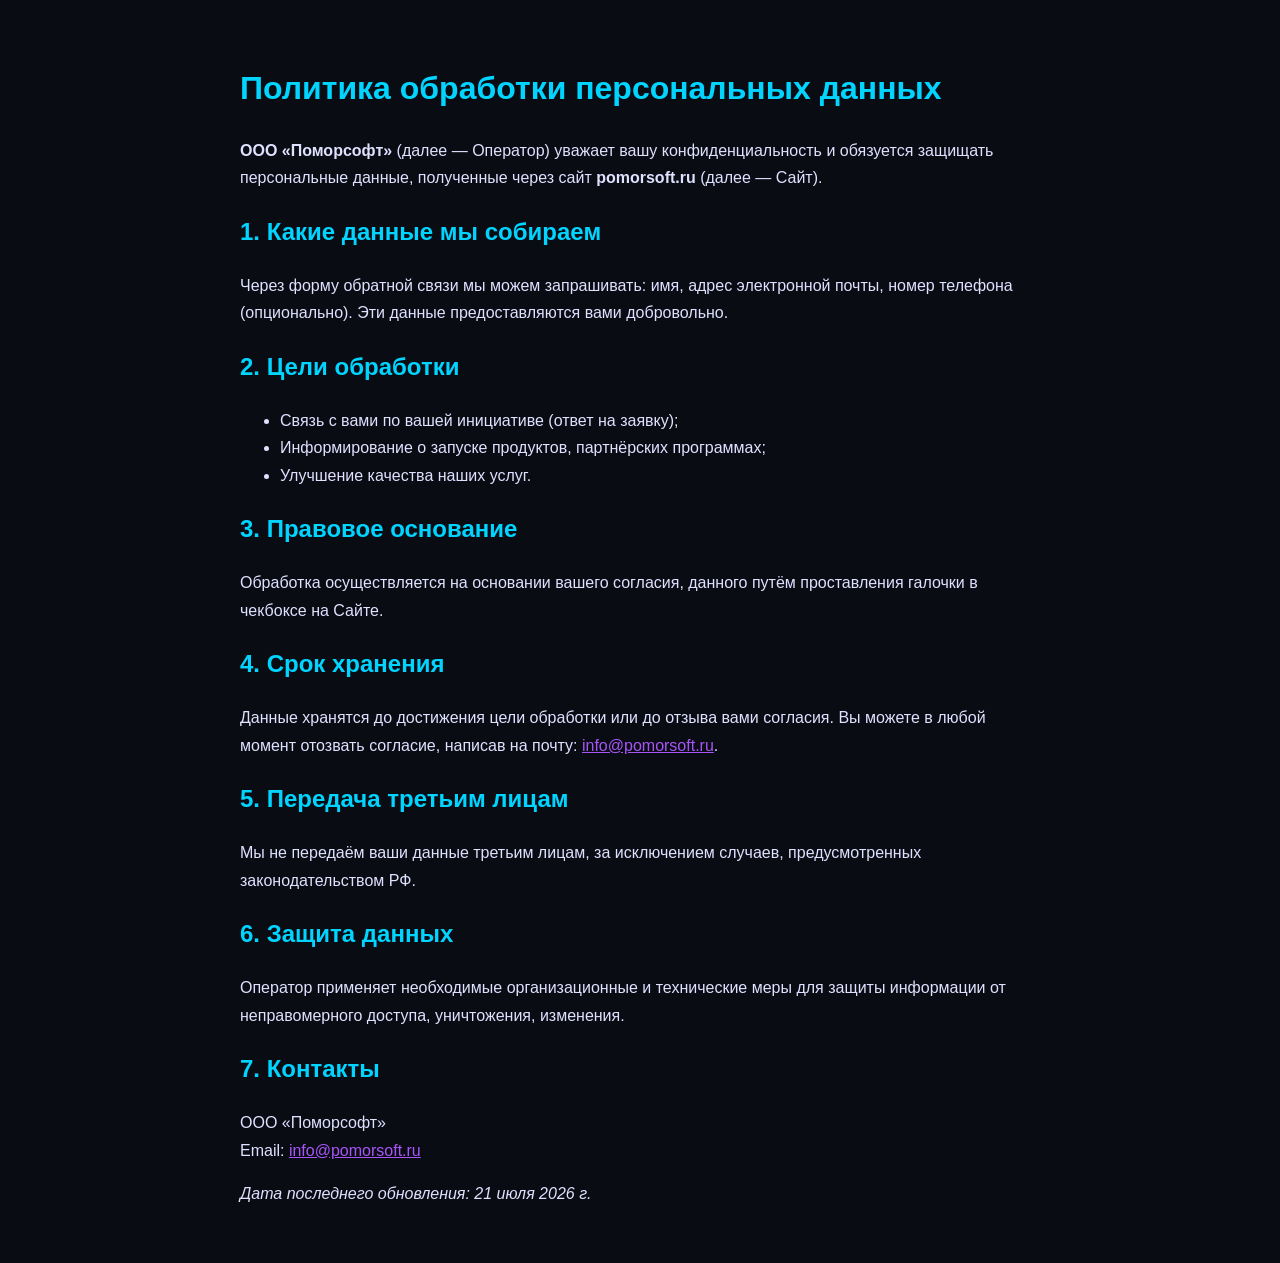
==== privacy.html @ c780d054 "Create privacy.html" ====
<!DOCTYPE html>
<html lang="ru">
<head>
    <meta charset="UTF-8">
    <meta name="viewport" content="width=device-width, initial-scale=1.0">
    <title>Политика обработки персональных данных | Поморсофт</title>
    <style>
        body {
            font-family: 'Segoe UI', sans-serif;
            background: #0a0c14;
            color: #e0e0ff;
            max-width: 800px;
            margin: 0 auto;
            padding: 40px 20px;
            line-height: 1.7;
        }
        h1, h2 { color: #00d4ff; }
        a { color: #a855f7; }
    </style>
</head>
<body>
    <h1>Политика обработки персональных данных</h1>
    <p><strong>ООО «Поморсофт»</strong> (далее — Оператор) уважает вашу конфиденциальность и обязуется защищать персональные данные, полученные через сайт <strong>pomorsoft.ru</strong> (далее — Сайт).</p>

    <h2>1. Какие данные мы собираем</h2>
    <p>Через форму обратной связи мы можем запрашивать: имя, адрес электронной почты, номер телефона (опционально). Эти данные предоставляются вами добровольно.</p>

    <h2>2. Цели обработки</h2>
    <ul>
        <li>Связь с вами по вашей инициативе (ответ на заявку);</li>
        <li>Информирование о запуске продуктов, партнёрских программах;</li>
        <li>Улучшение качества наших услуг.</li>
    </ul>

    <h2>3. Правовое основание</h2>
    <p>Обработка осуществляется на основании вашего согласия, данного путём проставления галочки в чекбоксе на Сайте.</p>

    <h2>4. Срок хранения</h2>
    <p>Данные хранятся до достижения цели обработки или до отзыва вами согласия. Вы можете в любой момент отозвать согласие, написав на почту: <a href="mailto:info@pomorsoft.ru">info@pomorsoft.ru</a>.</p>

    <h2>5. Передача третьим лицам</h2>
    <p>Мы не передаём ваши данные третьим лицам, за исключением случаев, предусмотренных законодательством РФ.</p>

    <h2>6. Защита данных</h2>
    <p>Оператор применяет необходимые организационные и технические меры для защиты информации от неправомерного доступа, уничтожения, изменения.</p>

    <h2>7. Контакты</h2>
    <p>ООО «Поморсофт»<br>
    Email: <a href="mailto:info@pomorsoft.ru">info@pomorsoft.ru</a></p>

    <p><em>Дата последнего обновления: 21 июля 2026 г.</em></p>
</body>
</html>
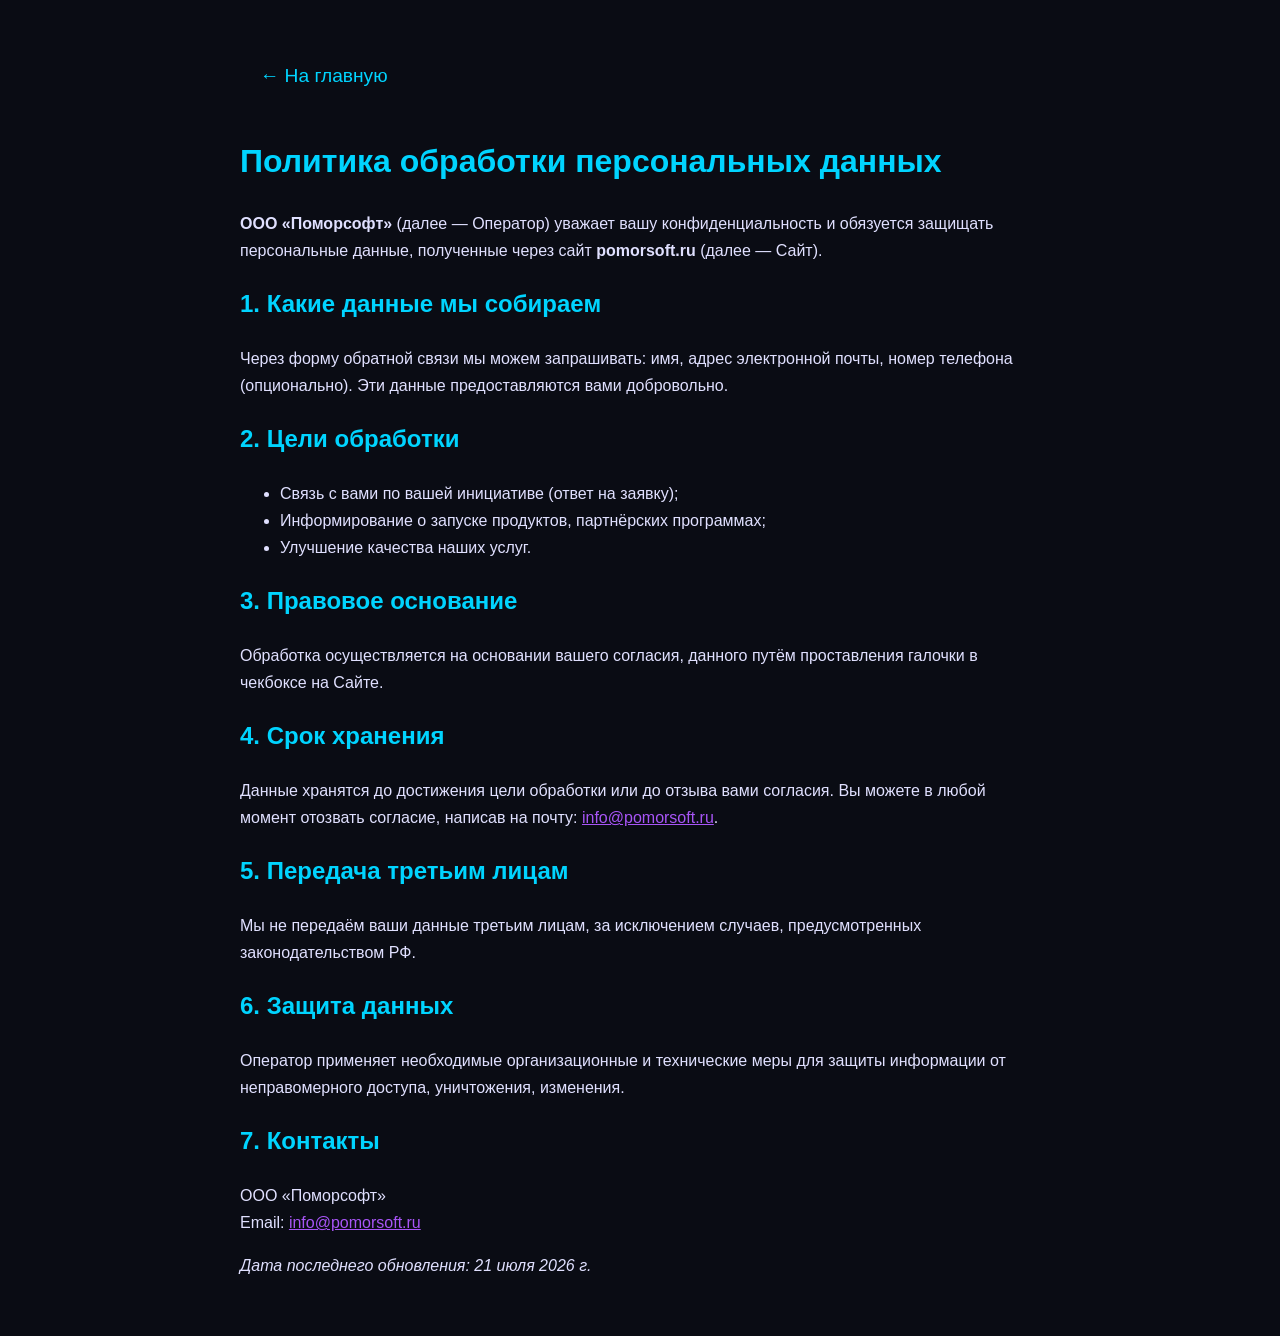
==== commit 4cfa749f: "Update privacy.html" ====
--- a/privacy.html
+++ b/privacy.html
@@ -19,6 +19,9 @@
     </style>
 </head>
 <body>
+    <div style="max-width:800px; margin:0 auto; padding:20px;">
+    <a href="index.html" style="color:#00d4ff; text-decoration:none; font-size:1.2rem;">← На главную</a>
+</div>
     <h1>Политика обработки персональных данных</h1>
     <p><strong>ООО «Поморсофт»</strong> (далее — Оператор) уважает вашу конфиденциальность и обязуется защищать персональные данные, полученные через сайт <strong>pomorsoft.ru</strong> (далее — Сайт).</p>
 
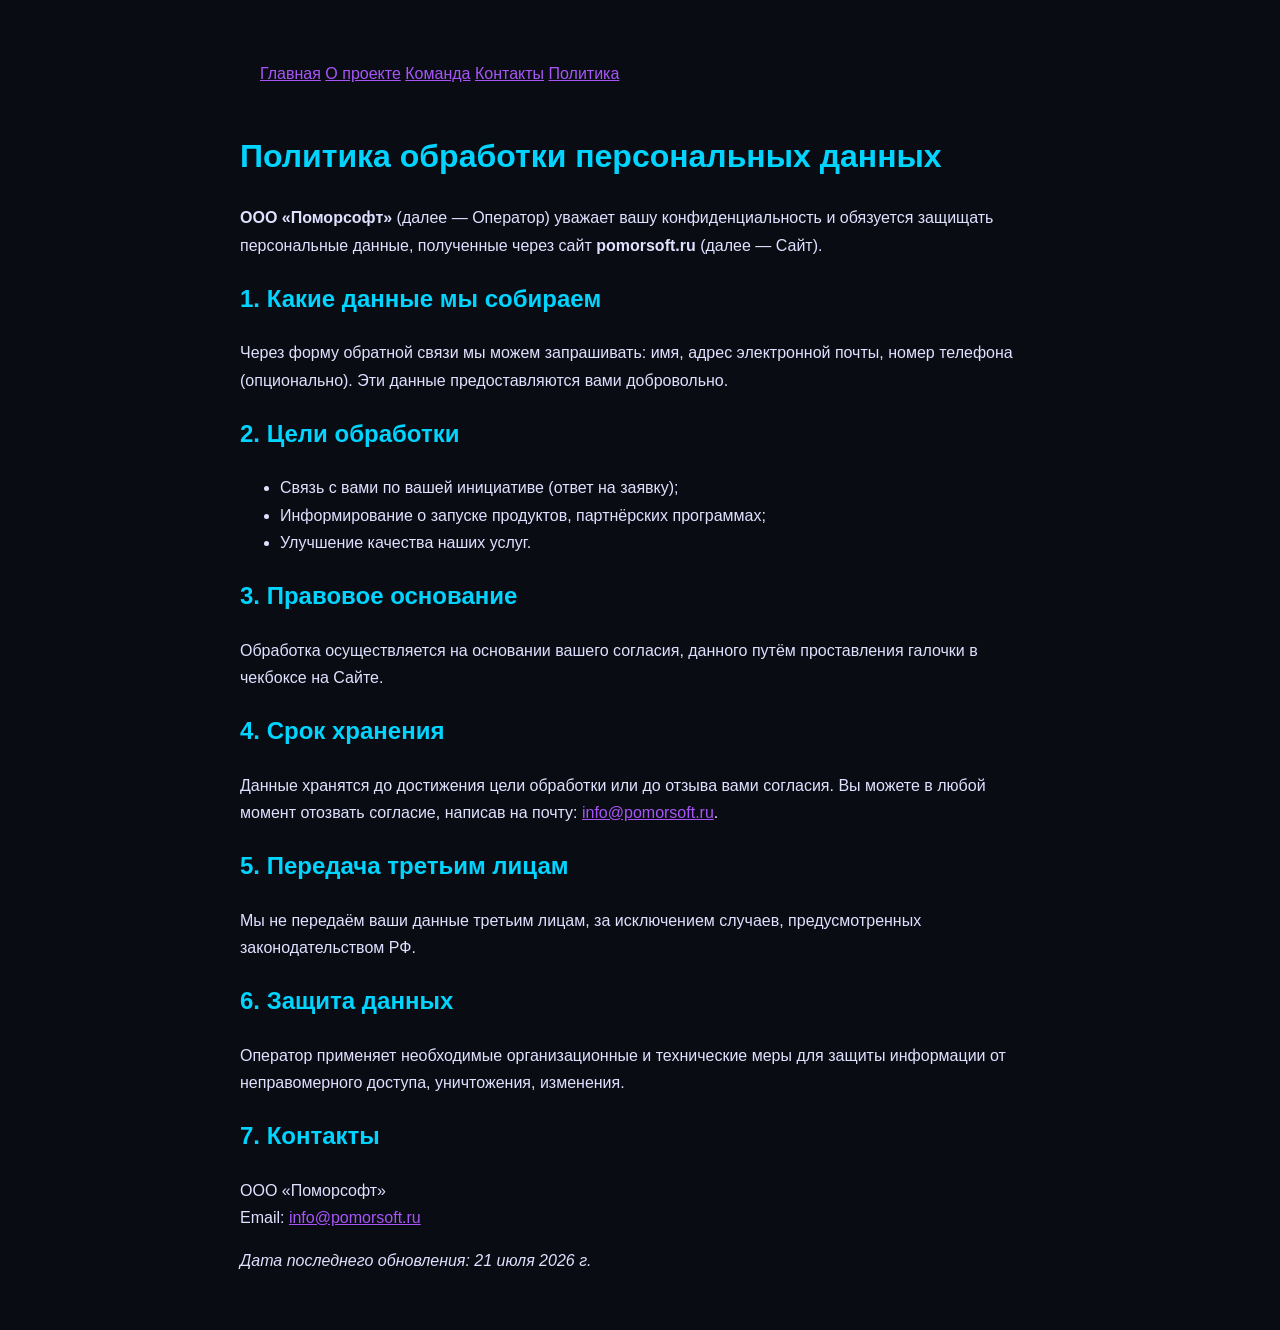
==== commit cb28d5ac: "Update privacy.html" ====
--- a/privacy.html
+++ b/privacy.html
@@ -20,7 +20,14 @@
 </head>
 <body>
     <div style="max-width:800px; margin:0 auto; padding:20px;">
-    <a href="index.html" style="color:#00d4ff; text-decoration:none; font-size:1.2rem;">← На главную</a>
+          <nav>
+                <a href="index.html" class="active">Главная</a>
+                <a href="about.html">О проекте</a>
+                <a href="team.html">Команда</a>
+                <a href="contacts.html">Контакты</a>
+                <a href="privacy.html">Политика</a>
+            </nav>    
+
 </div>
     <h1>Политика обработки персональных данных</h1>
     <p><strong>ООО «Поморсофт»</strong> (далее — Оператор) уважает вашу конфиденциальность и обязуется защищать персональные данные, полученные через сайт <strong>pomorsoft.ru</strong> (далее — Сайт).</p>
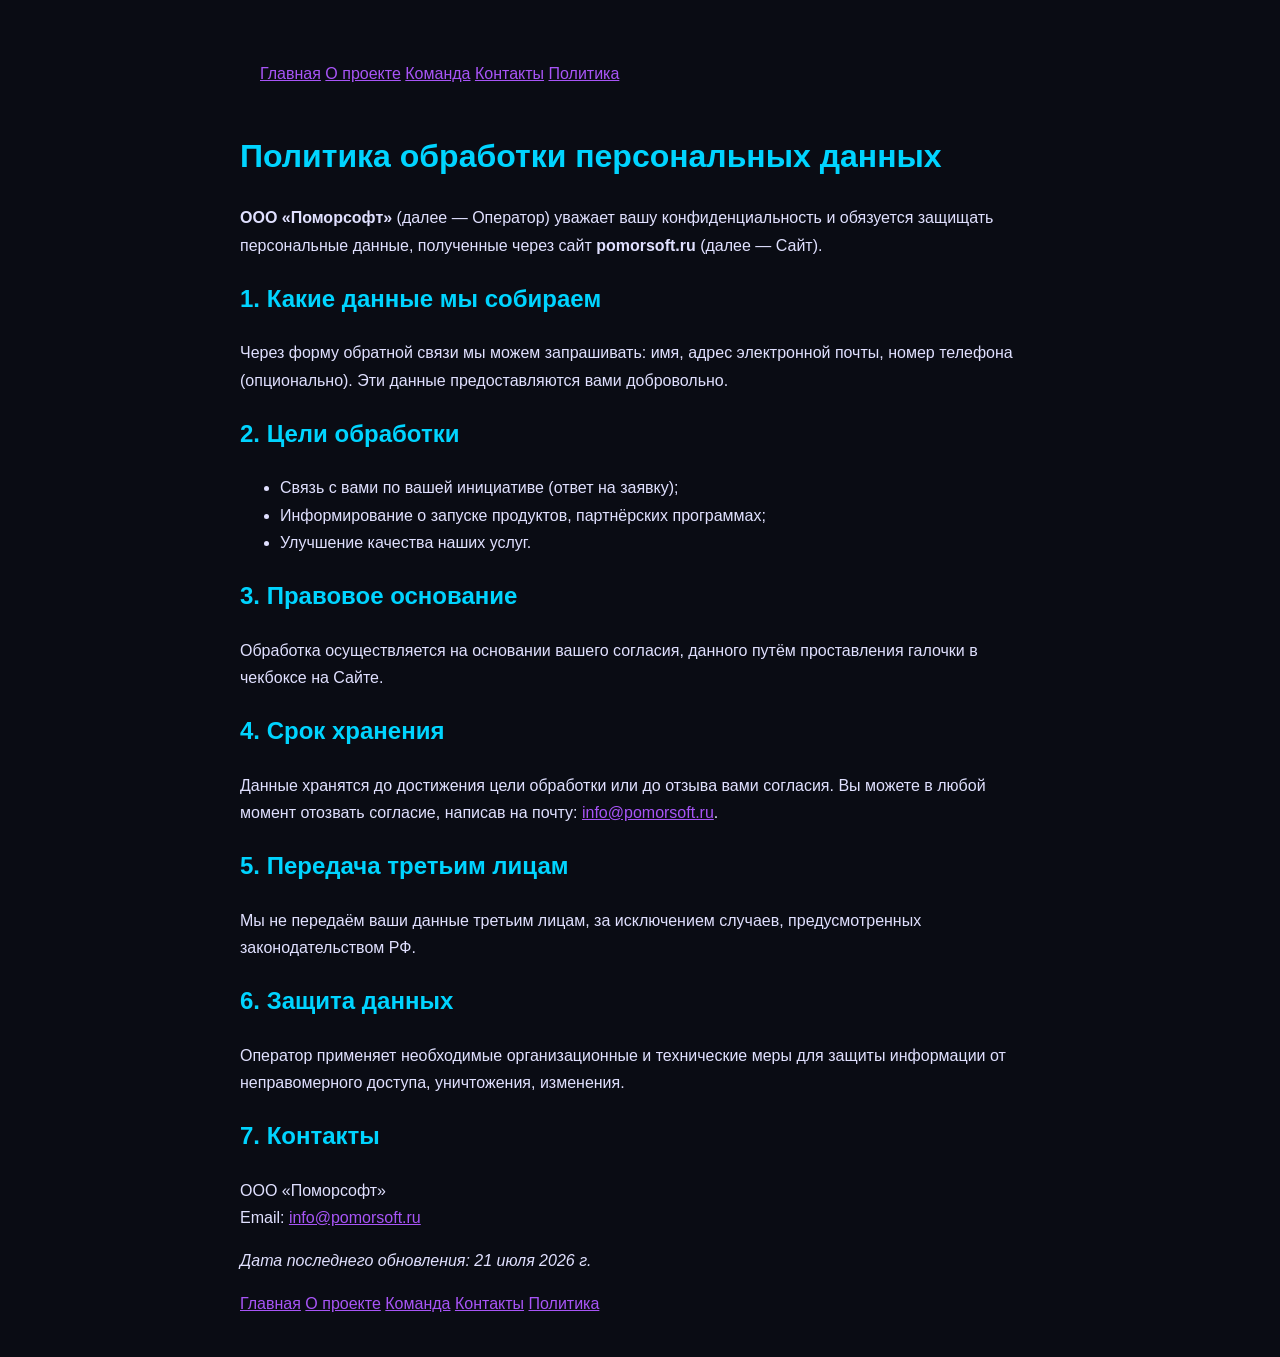
==== commit 75a4377a: "Update privacy.html" ====
--- a/privacy.html
+++ b/privacy.html
@@ -59,5 +59,12 @@
     Email: <a href="mailto:info@pomorsoft.ru">info@pomorsoft.ru</a></p>
 
     <p><em>Дата последнего обновления: 21 июля 2026 г.</em></p>
+              <nav>
+                <a href="index.html" class="active">Главная</a>
+                <a href="about.html">О проекте</a>
+                <a href="team.html">Команда</a>
+                <a href="contacts.html">Контакты</a>
+                <a href="privacy.html">Политика</a>
+            </nav>    
 </body>
 </html>
